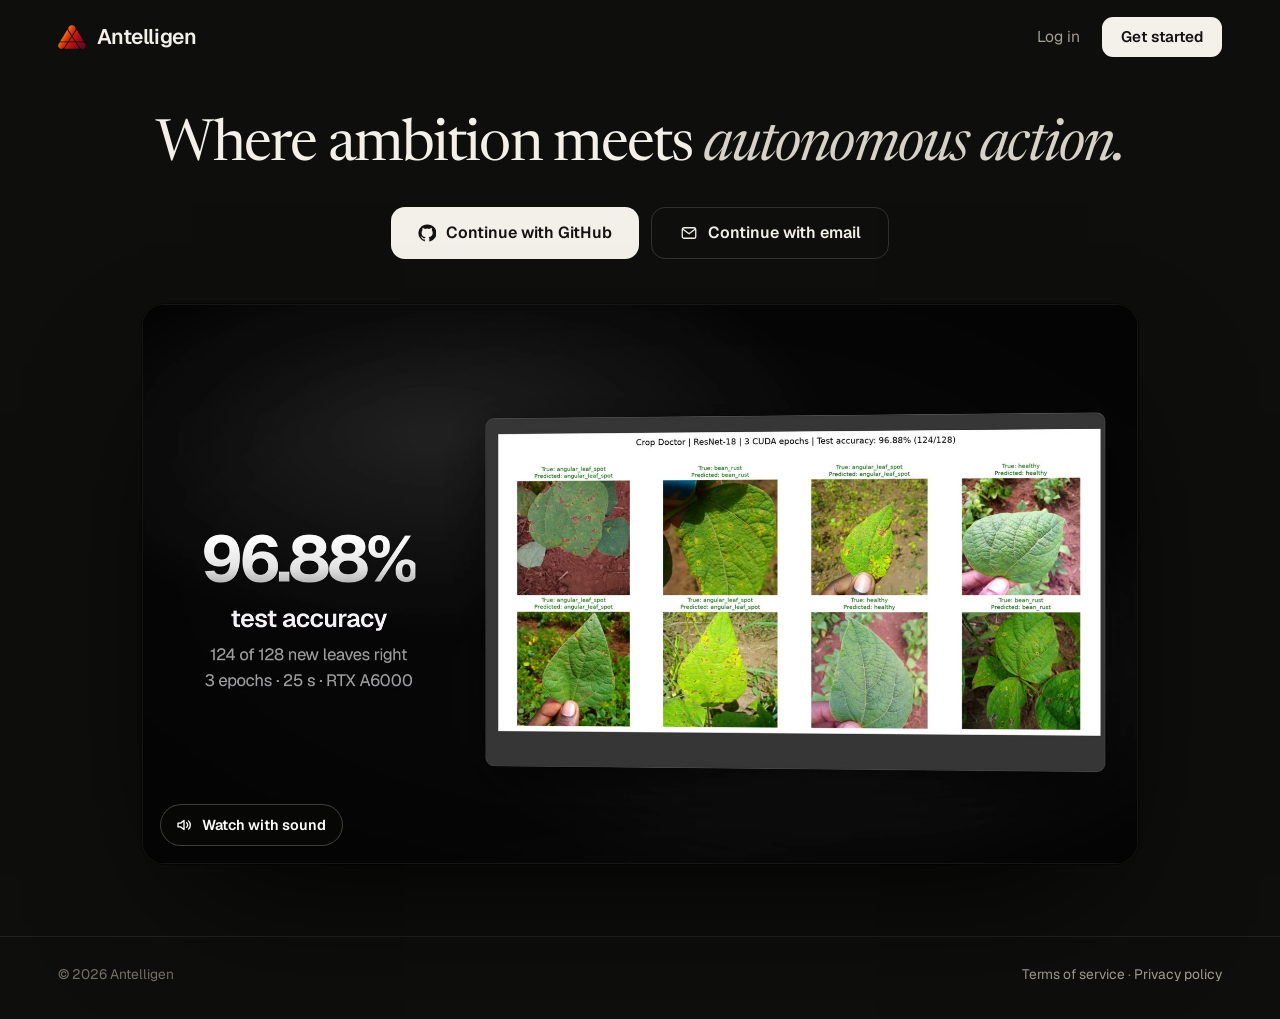
==== index.html @ 15ddf9bd "antelligen.com: the line, the way in, and the film" ====
<!doctype html>
<html lang="en">
<head>
<meta charset="utf-8">
<meta name="viewport" content="width=device-width, initial-scale=1, viewport-fit=cover">
<title>Antelligen: where ambition meets autonomous action</title>
<meta name="description" content="AI agents with computers of their own. They research, build, deploy and train in the cloud, with a GPU when the work needs one.">
<meta name="theme-color" content="#0e0e0c">
<link rel="canonical" href="https://antelligen.com/">
<link rel="icon" href="assets/img/favicon.svg" type="image/svg+xml">
<link rel="apple-touch-icon" href="assets/img/apple-touch-icon.png">
<link rel="manifest" href="site.webmanifest">
<meta property="og:type" content="website">
<meta property="og:url" content="https://antelligen.com/">
<meta property="og:title" content="Antelligen: where ambition meets autonomous action">
<meta property="og:description" content="AI agents with computers of their own. They research, build, deploy and train in the cloud.">
<meta property="og:image" content="https://antelligen.com/assets/img/og.png">
<meta name="twitter:card" content="summary_large_image">
<link rel="preload" href="assets/fonts/newsreader-normal-latin.woff2" as="font" type="font/woff2" crossorigin>
<link rel="preload" href="assets/fonts/newsreader-italic-latin.woff2" as="font" type="font/woff2" crossorigin>
<link rel="stylesheet" href="assets/css/site.css">
</head>
<body>
<a class="skip" href="#main">Skip to the page</a>

<svg width="0" height="0" style="position:absolute" aria-hidden="true">
  <symbol id="i-github" viewBox="0 0 24 24"><path fill="currentColor" d="M12 .7a11.5 11.5 0 0 0-3.6 22.4c.6.1.8-.3.8-.6v-2c-3.2.7-3.9-1.5-3.9-1.5-.5-1.3-1.3-1.7-1.3-1.7-1-.7.1-.7.1-.7 1.2.1 1.8 1.2 1.8 1.2 1 1.8 2.8 1.3 3.5 1 .1-.8.4-1.3.7-1.6-2.6-.3-5.3-1.3-5.3-5.7 0-1.3.4-2.3 1.2-3.1-.1-.3-.5-1.5.1-3.1 0 0 1-.3 3.2 1.2a11 11 0 0 1 5.8 0c2.2-1.5 3.2-1.2 3.2-1.2.6 1.6.2 2.8.1 3.1.7.8 1.2 1.8 1.2 3.1 0 4.4-2.7 5.4-5.3 5.7.4.4.8 1.1.8 2.2v3.3c0 .3.2.7.8.6A11.5 11.5 0 0 0 12 .7Z"/></symbol>
  <symbol id="i-mail" viewBox="0 0 24 24"><g fill="none" stroke="currentColor" stroke-width="1.7" stroke-linecap="round" stroke-linejoin="round"><rect x="3" y="5" width="18" height="14" rx="2.5"/><path d="m4 7 8 6 8-6"/></g></symbol>
  <symbol id="i-sound" viewBox="0 0 24 24"><g fill="none" stroke="currentColor" stroke-width="1.8" stroke-linecap="round" stroke-linejoin="round"><path d="M4 9.5v5h3.5L12 18V6L7.5 9.5H4Z"/><path d="M15.5 9a4 4 0 0 1 0 6M18 6.5a7.5 7.5 0 0 1 0 11"/></g></symbol>
</svg>

<header class="top" data-top>
  <div class="wrap top-row">
    <a class="brand" href="./" aria-label="Antelligen, home">
      <img src="assets/img/mark.svg" alt="" width="28" height="24">
      <span>Antelligen</span>
    </a>
    <div class="top-acts">
      <a class="login" href="https://api.antelligen.com/">Log in</a>
      <a class="btn btn-light btn-s" href="https://api.antelligen.com/">Get started</a>
    </div>
  </div>
</header>

<main id="main" class="stage">
  <div class="wrap">
    <h1><span>Where ambition meets</span> <em>autonomous action.</em></h1>
    <div class="door">
      <a class="btn btn-light" href="https://api.antelligen.com/auth/github/start"><svg class="ic"><use href="#i-github"/></svg>Continue with GitHub</a>
      <a class="btn btn-line" href="https://api.antelligen.com/"><svg class="ic"><use href="#i-mail"/></svg>Continue with email</a>
    </div>
    <figure class="film" data-film>
      <video data-video muted playsinline loop preload="metadata" poster="assets/img/film-poster.jpg" aria-label="Antelligen at work: one real run, from a single message to a trained model">
        <source src="assets/video/antelligen-film-720.mp4" type="video/mp4" media="(max-width: 760px)">
        <source src="assets/video/antelligen-film-1080.mp4" type="video/mp4">
      </video>
      <button class="film-sound" type="button" data-sound><svg class="ic"><use href="#i-sound"/></svg><span>Watch with sound</span></button>
    </figure>
  </div>
</main>

<footer class="foot">
  <div class="wrap foot-base">
    <span>© 2026 Antelligen</span>
    <span><a href="terms.html">Terms of service</a> · <a href="privacy.html">Privacy policy</a></span>
  </div>
</footer>

<script src="assets/js/site.js" defer></script>
</body>
</html>
---- assets/css/site.css ----
/* antelligen.com - one screen: the line, the way in, and the film. Warm black, warm white, and one colour, the mark's
   own (orange into deep red), in the mark alone. */
@font-face { font-family: 'Geist'; font-style: normal; font-weight: 400 700; font-display: swap; src: url('../fonts/geist-normal-latin.woff2') format('woff2'); }
@font-face { font-family: 'Newsreader'; font-style: normal; font-weight: 300 600; font-display: swap; src: url('../fonts/newsreader-normal-latin.woff2') format('woff2'); }
@font-face { font-family: 'Newsreader'; font-style: italic; font-weight: 300 600; font-display: swap; src: url('../fonts/newsreader-italic-latin.woff2') format('woff2'); }

:root {
  --bg: #0e0e0c;
  --line: rgba(255, 255, 255, .085);
  --line-2: rgba(255, 255, 255, .15);
  --text: #f3f0e9;
  --text-2: #d6d2c8;
  --muted: #a29e93;
  --faint: #75726a;
  --light: #f4f1ea;
  --light-ink: #121210;

  --sans: 'Geist', ui-sans-serif, system-ui, -apple-system, 'Segoe UI', Roboto, sans-serif;
  --serif: 'Newsreader', 'Iowan Old Style', Georgia, serif;

  --wrap: 1280px;
  --gutter: clamp(18px, 4.5vw, 64px);
  --radius: 22px;
  --ease: cubic-bezier(.2, .7, .2, 1);
}

*, *::before, *::after { box-sizing: border-box; }
html { -webkit-text-size-adjust: 100%; text-size-adjust: 100%; }
body { margin: 0; min-height: 100vh; min-height: 100svh; display: flex; flex-direction: column; background: var(--bg); color: var(--text);
  font: 400 1.0625rem/1.6 var(--sans); -webkit-font-smoothing: antialiased; overflow-x: clip; }
main { flex: 1; }
img, video { display: block; max-width: 100%; height: auto; }
a { color: inherit; }
:focus-visible { outline: 2px solid var(--light); outline-offset: 3px; border-radius: 8px; }
.skip { position: absolute; left: -999px; top: 8px; background: var(--light); color: var(--light-ink); padding: 8px 14px; border-radius: 10px; z-index: 50; }
.skip:focus { left: 12px; }
.wrap { max-width: var(--wrap); margin: 0 auto; padding: 0 var(--gutter); }
.narrow { max-width: 860px; }
.ic { width: 18px; height: 18px; flex: none; }

/* ---- type ---- */
h1, h2 { margin: 0; font-weight: 400; }
h1 { font: 400 clamp(2.2rem, .5rem + 3.9vw, 4rem)/1.06 var(--serif); letter-spacing: -.032em; }
h1 em { font-style: italic; color: var(--text-2); }
@media (min-width: 360px) { h1 span, h1 em { white-space: nowrap; } }

/* ---- buttons ---- */
.btn { display: inline-flex; align-items: center; justify-content: center; gap: 10px; height: 52px; padding: 0 26px; border-radius: 14px;
  font: 600 1rem/1 var(--sans); text-decoration: none; border: 1px solid transparent; transition: transform .2s var(--ease), background .2s var(--ease), border-color .2s var(--ease); }
.btn:active { transform: scale(.985); }
.btn-light { background: var(--light); color: var(--light-ink); }
.btn-light:hover { background: #fff; }
.btn-line { background: transparent; color: var(--text); border-color: var(--line-2); }
.btn-line:hover { border-color: rgba(255, 255, 255, .32); background: rgba(255, 255, 255, .03); }
.btn-s { height: 40px; padding: 0 18px; border-radius: 11px; font-size: .95rem; }

/* ---- the bar ---- */
.top { position: sticky; top: 0; z-index: 20; transition: background .3s var(--ease), border-color .3s var(--ease); border-bottom: 1px solid transparent; }
.top.scrolled { background: rgba(14, 14, 12, .82); backdrop-filter: saturate(140%) blur(14px); -webkit-backdrop-filter: saturate(140%) blur(14px); border-bottom-color: var(--line); }
.top-row { display: flex; align-items: center; gap: 28px; height: 74px; }
.brand { display: inline-flex; align-items: center; gap: 11px; text-decoration: none; font: 600 1.32rem/1 var(--sans); letter-spacing: -.02em; }
.brand img { width: 28px; height: auto; }
.top-acts { display: flex; align-items: center; gap: 22px; margin-left: auto; }
.login { text-decoration: none; color: var(--muted); font-size: .98rem; transition: color .2s; }
.login:hover { color: var(--text); }

/* ---- the one screen: the line, the way in, the film ---- */
.stage { padding: clamp(24px, 4.5vh, 64px) 0 clamp(48px, 8vh, 104px); text-align: center; }
.door { display: flex; justify-content: center; flex-wrap: wrap; gap: 12px; margin-top: clamp(22px, 3.4vh, 36px); }
.door .btn { min-width: 238px; }
/* the film fills the width the screen's height leaves it, so the whole of it is in sight on a laptop */
.film { position: relative; margin: clamp(30px, 5vh, 56px) auto 0; width: min(100%, max(640px, calc((100vh - 340px) * 16 / 9))); }
@supports (height: 100svh) { .film { width: min(100%, max(640px, calc((100svh - 340px) * 16 / 9))); } }
.film video { width: 100%; aspect-ratio: 16 / 9; object-fit: cover; border-radius: var(--radius); background: #000; border: 1px solid var(--line);
  box-shadow: 0 60px 140px -50px rgba(0, 0, 0, .95), 0 0 0 1px rgba(0, 0, 0, .4); }
.film-sound { position: absolute; left: 18px; bottom: 18px; display: inline-flex; align-items: center; gap: 9px; height: 42px; padding: 0 16px 0 14px; border-radius: 999px;
  border: 1px solid rgba(255, 255, 255, .22); background: rgba(10, 10, 9, .62); color: #fff; font: 600 .9rem/1 var(--sans); cursor: pointer;
  backdrop-filter: blur(10px); -webkit-backdrop-filter: blur(10px); transition: background .2s; }
.film-sound:hover { background: rgba(10, 10, 9, .8); }
.film-sound[hidden] { display: none; }

/* ---- footer ---- */
.foot { padding: 26px 0 34px; border-top: 1px solid var(--line); }
.foot-base { display: flex; justify-content: space-between; gap: 12px 20px; flex-wrap: wrap; font-size: .86rem; color: var(--faint); }
.foot-base a { color: var(--muted); text-decoration: none; }
.foot-base a:hover { color: var(--text); }

/* ---- terms, privacy, not found ---- */
.doc { padding: clamp(40px, 6vw, 80px) 0 clamp(88px, 11vw, 168px); }
.doc h1 { font-size: clamp(2.5rem, 1.6rem + 3vw, 4rem); }
.doc .updated { margin: 18px 0 48px; color: var(--faint); font-size: .92rem; }
.doc h2 { margin: 56px 0 14px; font: 400 clamp(1.5rem, 1.2rem + 1vw, 2rem)/1.15 var(--serif); letter-spacing: -.02em; }
.doc p, .doc li { color: var(--text-2); }
.doc ul { padding-left: 1.2em; }
.doc li + li { margin-top: 6px; }

/* ---- phones ---- */
@media (max-width: 760px) {
  .top-row { height: 64px; gap: 14px; }
  .login { display: none; }
  .door { flex-direction: column; align-items: stretch; max-width: 420px; margin-left: auto; margin-right: auto; }
  .film { width: 100%; }
  .film-sound { left: 12px; bottom: 12px; height: 38px; font-size: .85rem; }
}
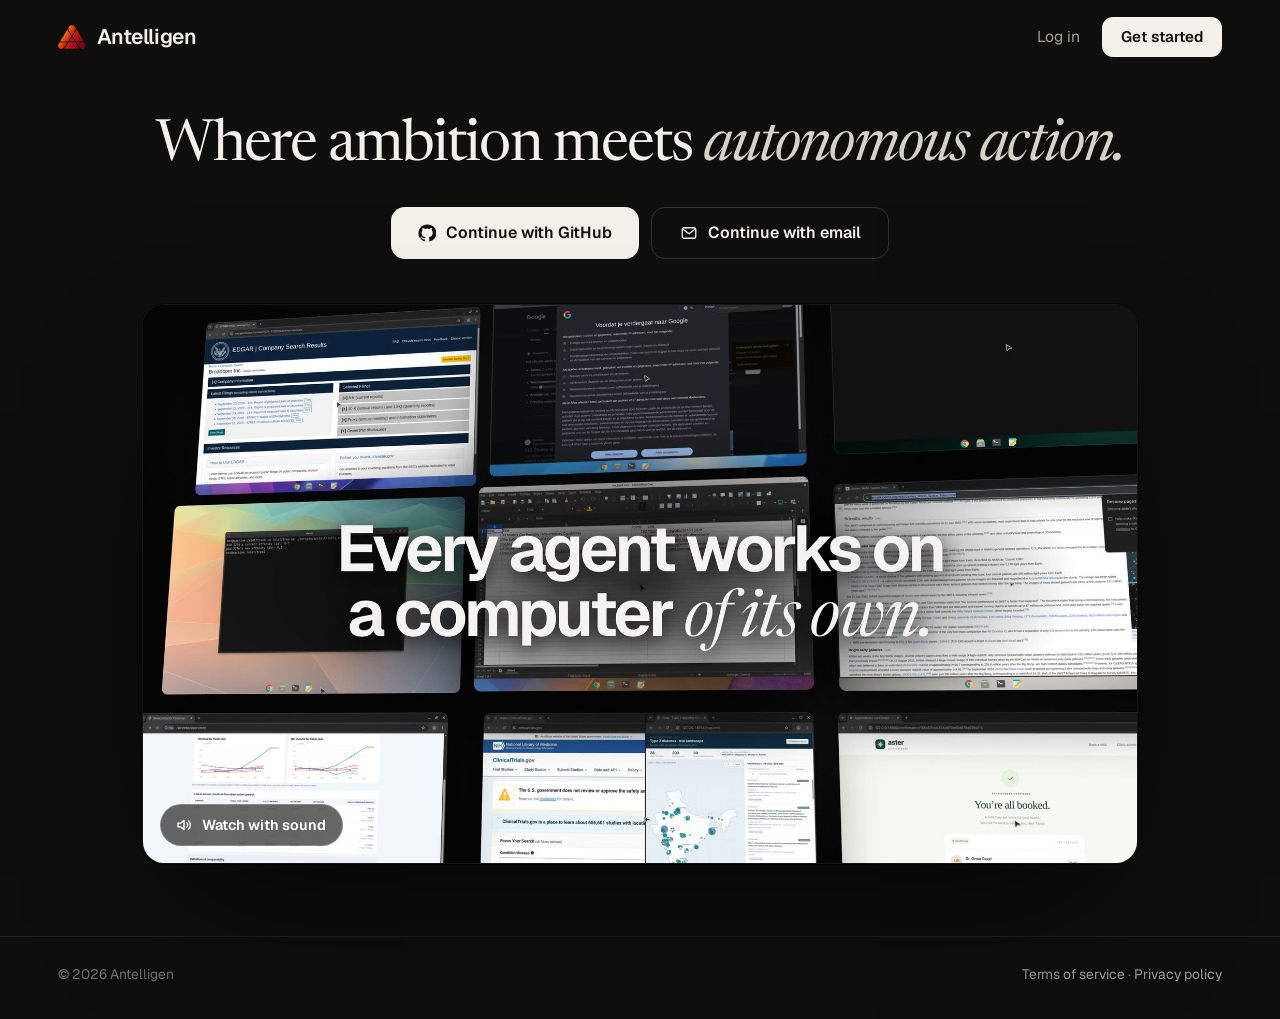
==== commit f16d3e32: "The long film, and antelligen.com as the address" ====
--- a/index.html
+++ b/index.html
@@ -50,7 +50,7 @@
       <a class="btn btn-line" href="https://api.antelligen.com/"><svg class="ic"><use href="#i-mail"/></svg>Continue with email</a>
     </div>
     <figure class="film" data-film>
-      <video data-video muted playsinline loop preload="metadata" poster="assets/img/film-poster.jpg" aria-label="Antelligen at work: one real run, from a single message to a trained model">
+      <video data-video muted playsinline loop preload="metadata" poster="assets/img/film-poster.jpg" aria-label="Antelligen at work, in real runs: AI agents on computers of their own research the web, build and deploy an app, design a chip and train a model on a GPU, with the time and cost of each">
         <source src="assets/video/antelligen-film-720.mp4" type="video/mp4" media="(max-width: 760px)">
         <source src="assets/video/antelligen-film-1080.mp4" type="video/mp4">
       </video>
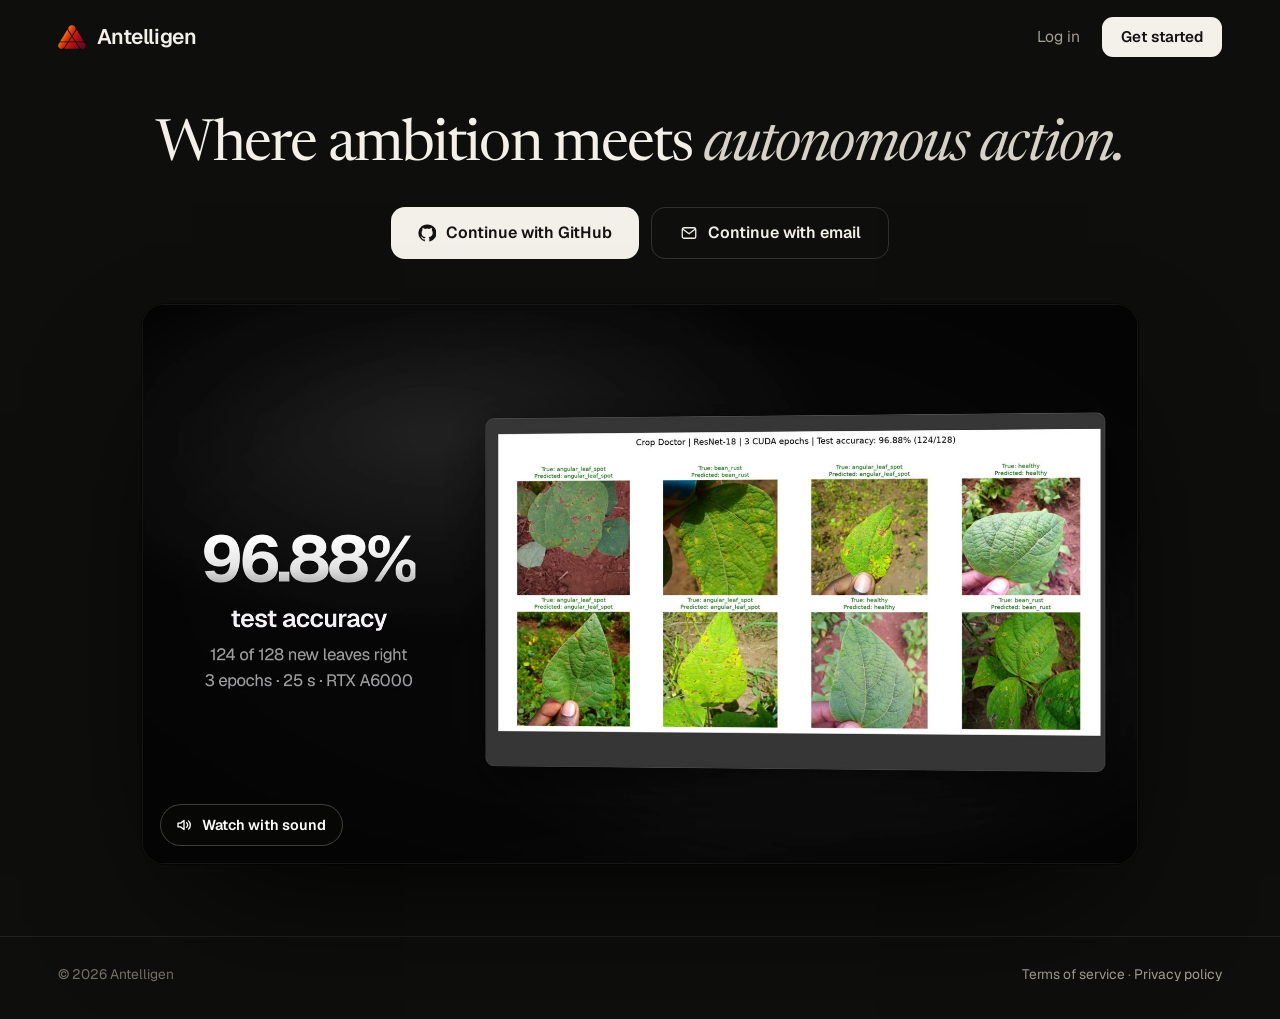
==== commit ea286179: "The 30-second film, for now" ====
--- a/index.html
+++ b/index.html
@@ -50,7 +50,7 @@
       <a class="btn btn-line" href="https://api.antelligen.com/"><svg class="ic"><use href="#i-mail"/></svg>Continue with email</a>
     </div>
     <figure class="film" data-film>
-      <video data-video muted playsinline loop preload="metadata" poster="assets/img/film-poster.jpg" aria-label="Antelligen at work, in real runs: AI agents on computers of their own research the web, build and deploy an app, design a chip and train a model on a GPU, with the time and cost of each">
+      <video data-video muted playsinline loop preload="metadata" poster="assets/img/film-poster.jpg" aria-label="Antelligen at work: one real run, from a single message to a trained model">
         <source src="assets/video/antelligen-film-720.mp4" type="video/mp4" media="(max-width: 760px)">
         <source src="assets/video/antelligen-film-1080.mp4" type="video/mp4">
       </video>
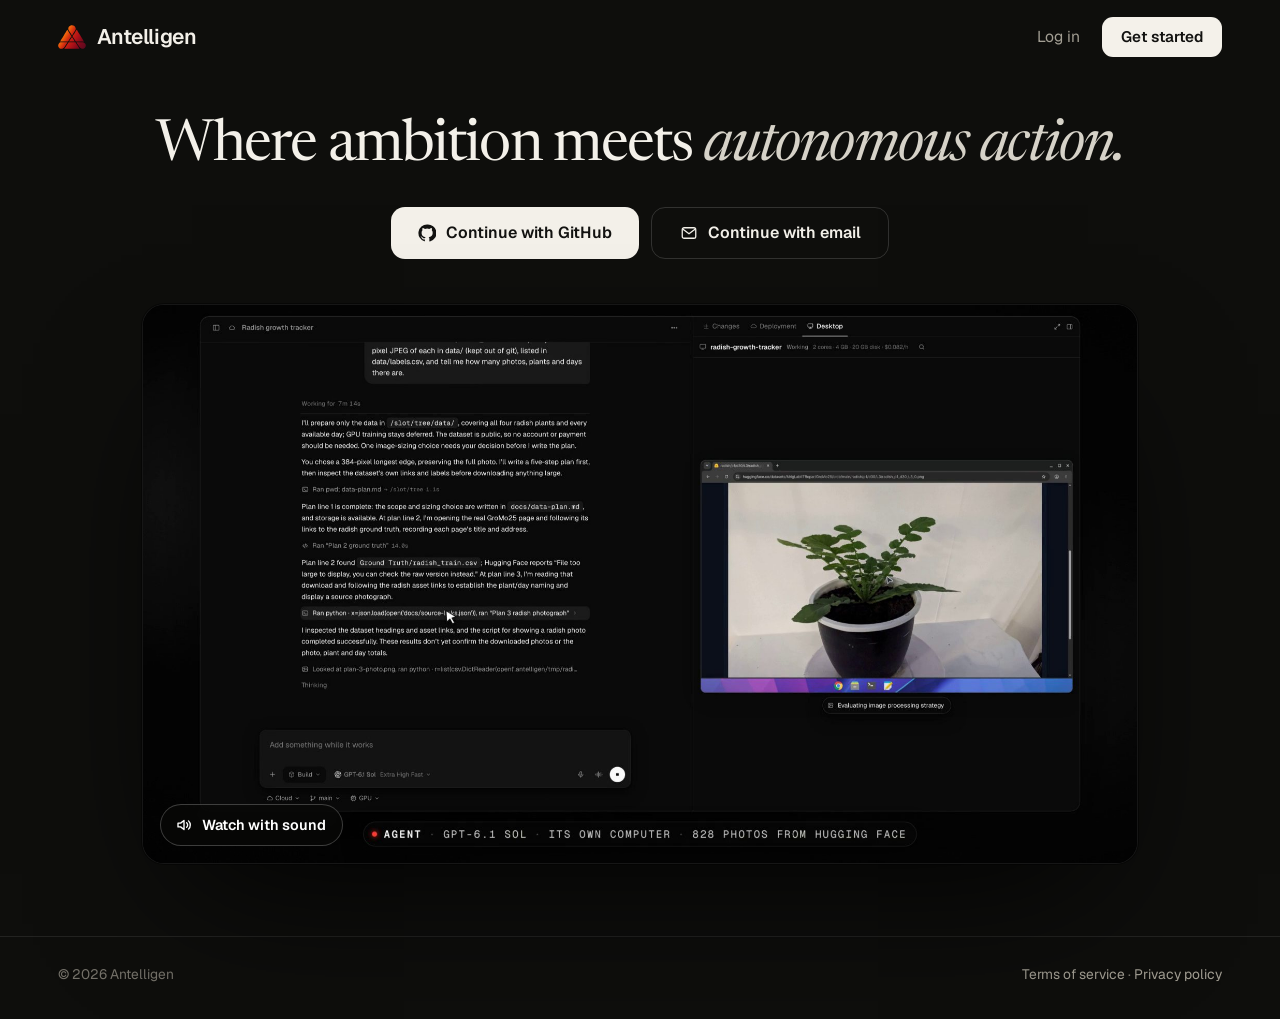
==== commit 029dbc1b: "The three-minute film: seven real jobs, start to finish" ====
--- a/index.html
+++ b/index.html
@@ -50,9 +50,9 @@
       <a class="btn btn-line" href="https://api.antelligen.com/"><svg class="ic"><use href="#i-mail"/></svg>Continue with email</a>
     </div>
     <figure class="film" data-film>
-      <video data-video muted playsinline loop preload="metadata" poster="assets/img/film-poster.jpg" aria-label="Antelligen at work: one real run, from a single message to a trained model">
-        <source src="assets/video/antelligen-film-720.mp4" type="video/mp4" media="(max-width: 760px)">
-        <source src="assets/video/antelligen-film-1080.mp4" type="video/mp4">
+      <video data-video muted playsinline loop preload="metadata" poster="assets/img/film-poster-v3.jpg" aria-label="Antelligen at work: seven real jobs, start to finish - research, an app built and deployed, a hardware design, a model trained on a GPU, and a bot">
+        <source src="assets/video/antelligen-film-v3-720.mp4" type="video/mp4" media="(max-width: 760px)">
+        <source src="assets/video/antelligen-film-v3-1080.mp4" type="video/mp4">
       </video>
       <button class="film-sound" type="button" data-sound><svg class="ic"><use href="#i-sound"/></svg><span>Watch with sound</span></button>
     </figure>
